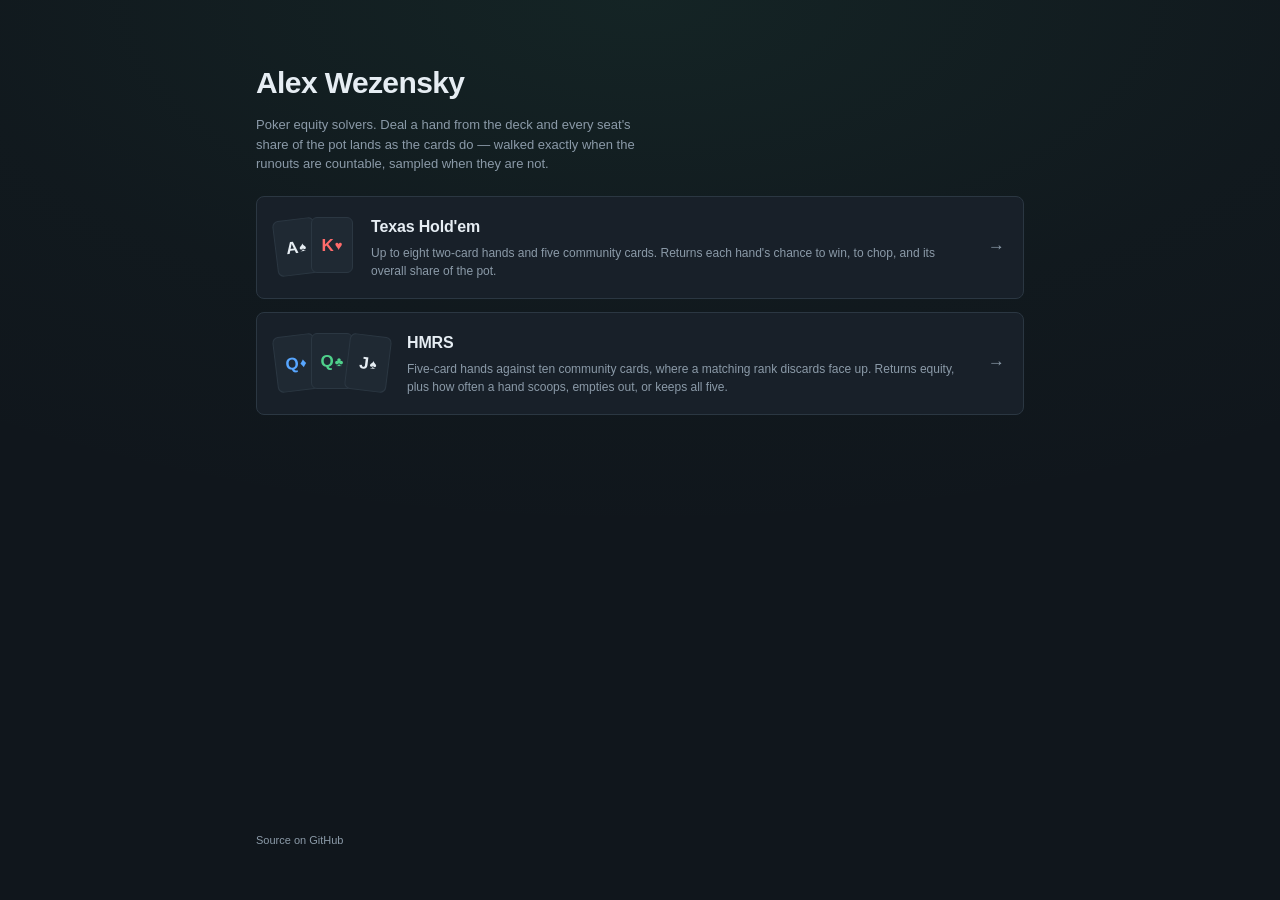
==== web/static/index.html @ 07b63d02 "Give the solvers a front door Railway points one domain at one service, so the two solvers could not" ====
<!DOCTYPE html>
<html lang="en">
<head>
<meta charset="utf-8">
<meta name="viewport" content="width=device-width, initial-scale=1">
<title>Alex Wezensky</title>
<meta name="description" content="Poker equity solvers by Alex Wezensky.">
<link rel="icon" href="favicon.svg" type="image/svg+xml">
<link rel="stylesheet" href="style.css">
</head>
<body>
<main>
  <header>
    <h1>Alex Wezensky</h1>
    <p class="blurb">
      Poker equity solvers. Deal a hand from the deck and every seat's share of
      the pot lands as the cards do &mdash; walked exactly when the runouts are
      countable, sampled when they are not.
    </p>
  </header>

  <nav class="solvers">
    <a class="solver" href="/holdem/">
      <div class="hand" aria-hidden="true">
        <span class="card suit-s">A<span class="pip">&spades;</span></span>
        <span class="card suit-h">K<span class="pip">&hearts;</span></span>
      </div>
      <div class="copy">
        <h2>Texas Hold'em</h2>
        <p>
          Up to eight two-card hands and five community cards. Returns each
          hand's chance to win, to chop, and its overall share of the pot.
        </p>
      </div>
      <span class="go" aria-hidden="true">&rarr;</span>
    </a>

    <a class="solver" href="/hmrs/">
      <div class="hand" aria-hidden="true">
        <span class="card suit-d">Q<span class="pip">&diams;</span></span>
        <span class="card suit-c">Q<span class="pip">&clubs;</span></span>
        <span class="card suit-s">J<span class="pip">&spades;</span></span>
      </div>
      <div class="copy">
        <h2>HMRS</h2>
        <p>
          Five-card hands against ten community cards, where a matching rank
          discards face up. Returns equity, plus how often a hand scoops,
          empties out, or keeps all five.
        </p>
      </div>
      <span class="go" aria-hidden="true">&rarr;</span>
    </a>
  </nav>

  <footer>
    <a href="https://github.com/AlexWezensky1/Poker-Solvers">Source on GitHub</a>
  </footer>
</main>
</body>
</html>
---- web/static/style.css ----
/* Shares the solvers' palette and type, so following a link off this page
   does not feel like leaving it. */
:root {
  --bg: #10161c;
  --panel: #182029;
  --panel-2: #1f2933;
  --line: #2b3742;
  --text: #e6edf3;
  --muted: #8b9aa8;
  --accent: #3fb27f;
  --accent-dim: #2c7a58;
  --spade: #e6edf3;
  --heart: #ff6b6b;
  --diamond: #57a6ff;
  --club: #4fd18b;
  --font: Helvetica, "Helvetica Neue", Arial, sans-serif;
}

* { box-sizing: border-box; }

body {
  margin: 0;
  padding: 26px 16px 51px;
  background: var(--bg);
  color: var(--text);
  font: 12px/1.5 var(--font);
  /* The felt from the solvers' table, spread behind the whole page. */
  background-image: radial-gradient(ellipse 90% 60% at 50% 0%,
    rgba(63, 178, 127, 0.09), rgba(63, 178, 127, 0.02) 60%, transparent 100%);
  background-repeat: no-repeat;
}

main {
  max-width: 768px;
  margin: 0 auto;
  min-height: calc(100dvh - 77px);
  display: flex;
  flex-direction: column;
}

header { margin: 34px 0 22px; }
h1 { margin: 0 0 10px; font-size: 30px; letter-spacing: -0.02em; }
.blurb { margin: 0; max-width: 54ch; color: var(--muted); font-size: 13px; }

.solvers { display: flex; flex-direction: column; gap: 13px; }

.solver {
  display: flex;
  align-items: center;
  gap: 18px;
  background: var(--panel);
  border: 1px solid var(--line);
  border-radius: 8px;
  padding: 18px;
  color: inherit;
  text-decoration: none;
  transition: border-color 0.15s, background 0.15s, transform 0.15s;
}
.solver:hover, .solver:focus-visible {
  border-color: var(--accent-dim);
  background: rgba(63, 178, 127, 0.07);
  transform: translateY(-1px);
  outline: none;
}
.solver:focus-visible { box-shadow: 0 0 0 2px rgba(63, 178, 127, 0.3); }

.copy { flex: 1 1 auto; min-width: 0; }
.copy h2 { margin: 0 0 5px; font-size: 16px; letter-spacing: -0.01em; }
.copy p { margin: 0; color: var(--muted); }

/* The hands fan the way a dealt hand does, and square up on hover. */
.hand { flex: 0 0 auto; display: flex; }
.card {
  display: flex;
  align-items: center;
  justify-content: center;
  gap: 1px;
  width: 42px; height: 56px;
  background: var(--panel-2);
  border: 1px solid var(--line);
  border-radius: 6px;
  font: 600 17px/1 var(--font);
  transition: transform 0.15s;
}
.card + .card { margin-left: -6px; }
.card:nth-child(1) { transform: rotate(-7deg); }
.card:nth-child(2) { transform: rotate(0deg) translateY(-2px); }
.card:nth-child(3) { transform: rotate(7deg); }
.solver:hover .card, .solver:focus-visible .card {
  transform: rotate(0deg) translateY(0);
}
.solver:hover .card + .card, .solver:focus-visible .card + .card {
  margin-left: 4px;
}
.pip { font-size: 13px; }
.card.suit-s { color: var(--spade); }
.card.suit-h { color: var(--heart); }
.card.suit-d { color: var(--diamond); }
.card.suit-c { color: var(--club); }

.go { flex: 0 0 auto; color: var(--muted); font-size: 17px; }
.solver:hover .go, .solver:focus-visible .go { color: var(--accent); }

footer { margin-top: auto; padding-top: 34px; }
footer a { color: var(--muted); font-size: 11px; text-decoration: none; }
footer a:hover { color: var(--accent); }

@media (max-width: 560px) {
  header { margin-top: 18px; }
  h1 { font-size: 24px; }
  .solver { gap: 14px; padding: 14px; }
  /* The arrow only repeats what the whole row already says; the hand does not. */
  .go { display: none; }
  .card { width: 36px; height: 48px; font-size: 15px; }
  .card + .card { margin-left: -5px; }
  .pip { font-size: 11px; }
}

@media (prefers-reduced-motion: reduce) {
  .solver, .card { transition: none; }
  .solver:hover, .solver:focus-visible { transform: none; }
}
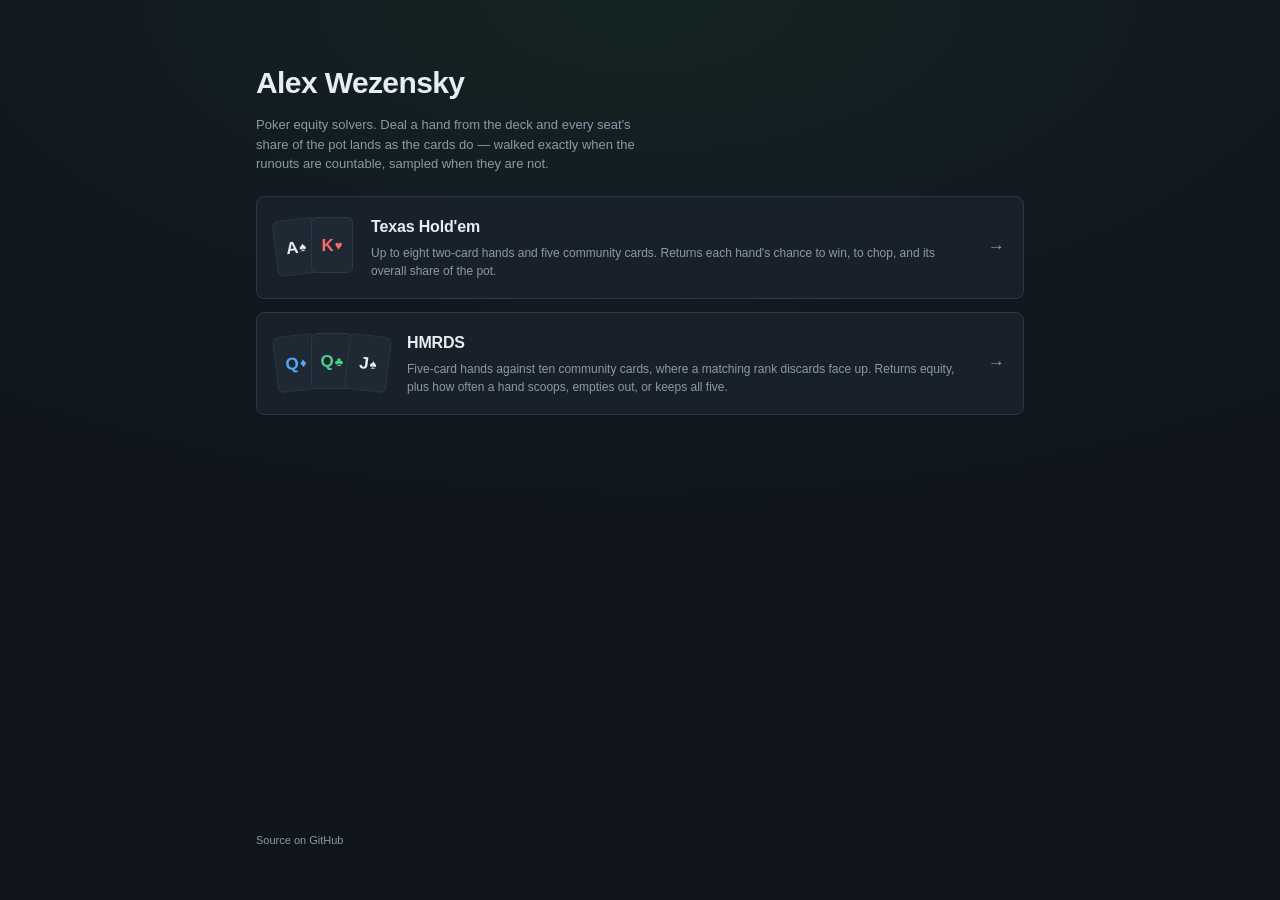
==== commit 4c761e79: "Follow the solver's rename to HMRDS, and stop leaking its address The prefix, the link on the landin" ====
--- a/web/static/index.html
+++ b/web/static/index.html
@@ -1,61 +1,61 @@
-<!DOCTYPE html>
-<html lang="en">
-<head>
-<meta charset="utf-8">
-<meta name="viewport" content="width=device-width, initial-scale=1">
-<title>Alex Wezensky</title>
-<meta name="description" content="Poker equity solvers by Alex Wezensky.">
-<link rel="icon" href="favicon.svg" type="image/svg+xml">
-<link rel="stylesheet" href="style.css">
-</head>
-<body>
-<main>
-  <header>
-    <h1>Alex Wezensky</h1>
-    <p class="blurb">
-      Poker equity solvers. Deal a hand from the deck and every seat's share of
-      the pot lands as the cards do &mdash; walked exactly when the runouts are
-      countable, sampled when they are not.
-    </p>
-  </header>
-
-  <nav class="solvers">
-    <a class="solver" href="/holdem/">
-      <div class="hand" aria-hidden="true">
-        <span class="card suit-s">A<span class="pip">&spades;</span></span>
-        <span class="card suit-h">K<span class="pip">&hearts;</span></span>
-      </div>
-      <div class="copy">
-        <h2>Texas Hold'em</h2>
-        <p>
-          Up to eight two-card hands and five community cards. Returns each
-          hand's chance to win, to chop, and its overall share of the pot.
-        </p>
-      </div>
-      <span class="go" aria-hidden="true">&rarr;</span>
-    </a>
-
-    <a class="solver" href="/hmrs/">
-      <div class="hand" aria-hidden="true">
-        <span class="card suit-d">Q<span class="pip">&diams;</span></span>
-        <span class="card suit-c">Q<span class="pip">&clubs;</span></span>
-        <span class="card suit-s">J<span class="pip">&spades;</span></span>
-      </div>
-      <div class="copy">
-        <h2>HMRS</h2>
-        <p>
-          Five-card hands against ten community cards, where a matching rank
-          discards face up. Returns equity, plus how often a hand scoops,
-          empties out, or keeps all five.
-        </p>
-      </div>
-      <span class="go" aria-hidden="true">&rarr;</span>
-    </a>
-  </nav>
-
-  <footer>
-    <a href="https://github.com/AlexWezensky1/Poker-Solvers">Source on GitHub</a>
-  </footer>
-</main>
-</body>
-</html>
+<!DOCTYPE html>
+<html lang="en">
+<head>
+<meta charset="utf-8">
+<meta name="viewport" content="width=device-width, initial-scale=1">
+<title>Alex Wezensky</title>
+<meta name="description" content="Poker equity solvers by Alex Wezensky.">
+<link rel="icon" href="favicon.svg" type="image/svg+xml">
+<link rel="stylesheet" href="style.css">
+</head>
+<body>
+<main>
+  <header>
+    <h1>Alex Wezensky</h1>
+    <p class="blurb">
+      Poker equity solvers. Deal a hand from the deck and every seat's share of
+      the pot lands as the cards do &mdash; walked exactly when the runouts are
+      countable, sampled when they are not.
+    </p>
+  </header>
+
+  <nav class="solvers">
+    <a class="solver" href="/holdem/">
+      <div class="hand" aria-hidden="true">
+        <span class="card suit-s">A<span class="pip">&spades;</span></span>
+        <span class="card suit-h">K<span class="pip">&hearts;</span></span>
+      </div>
+      <div class="copy">
+        <h2>Texas Hold'em</h2>
+        <p>
+          Up to eight two-card hands and five community cards. Returns each
+          hand's chance to win, to chop, and its overall share of the pot.
+        </p>
+      </div>
+      <span class="go" aria-hidden="true">&rarr;</span>
+    </a>
+
+    <a class="solver" href="/hmrds/">
+      <div class="hand" aria-hidden="true">
+        <span class="card suit-d">Q<span class="pip">&diams;</span></span>
+        <span class="card suit-c">Q<span class="pip">&clubs;</span></span>
+        <span class="card suit-s">J<span class="pip">&spades;</span></span>
+      </div>
+      <div class="copy">
+        <h2>HMRDS</h2>
+        <p>
+          Five-card hands against ten community cards, where a matching rank
+          discards face up. Returns equity, plus how often a hand scoops,
+          empties out, or keeps all five.
+        </p>
+      </div>
+      <span class="go" aria-hidden="true">&rarr;</span>
+    </a>
+  </nav>
+
+  <footer>
+    <a href="https://github.com/AlexWezensky1/Poker-Solvers">Source on GitHub</a>
+  </footer>
+</main>
+</body>
+</html>
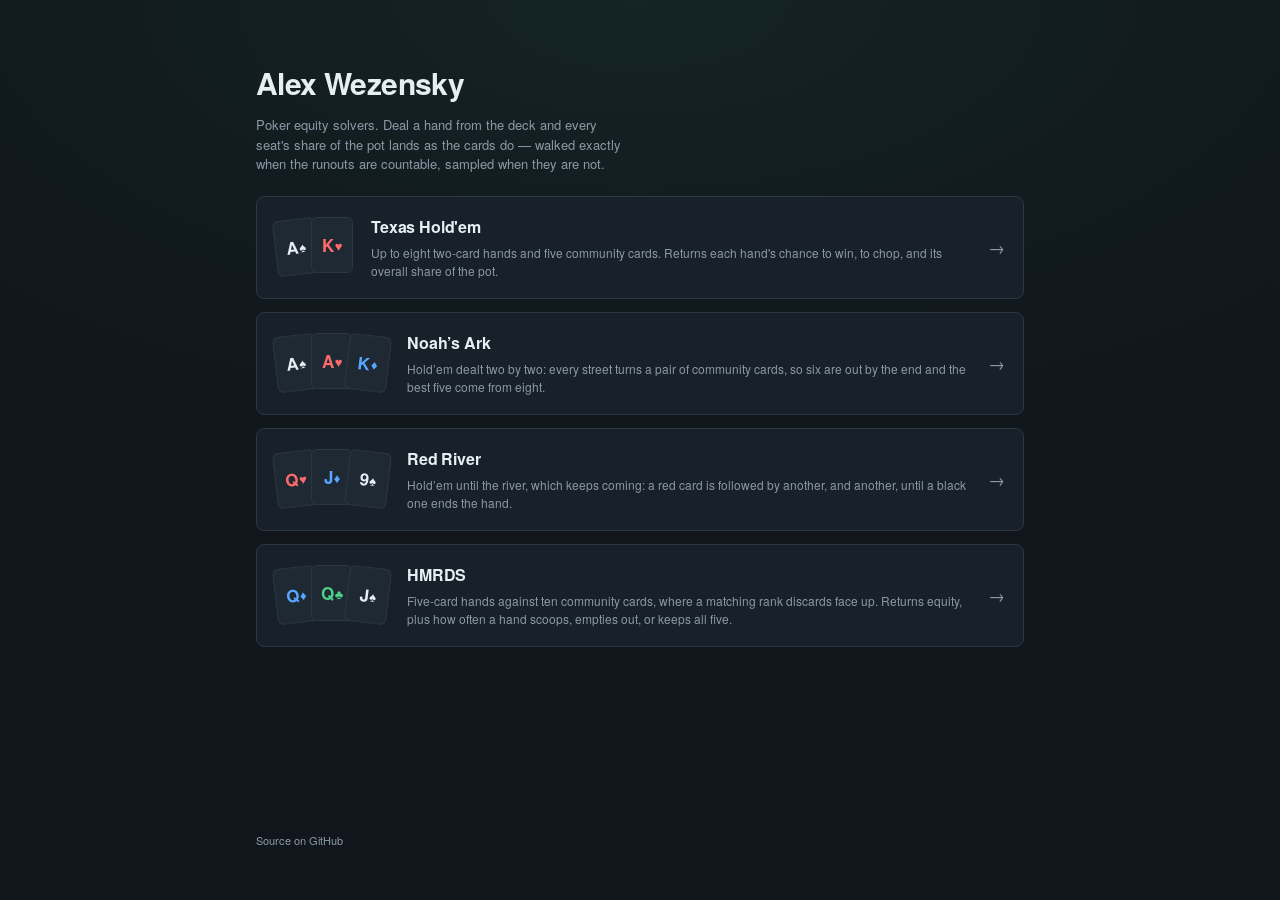
==== commit 3e3be2f0: "Put Noah's Ark and Red River behind the same front door Two more prefixes for the proxy and two more" ====
--- a/web/static/index.html
+++ b/web/static/index.html
@@ -35,6 +35,39 @@
       <span class="go" aria-hidden="true">&rarr;</span>
     </a>
 
+    <a class="solver" href="/noah/">
+      <!-- A pair apiece, for a game that deals its board two by two. -->
+      <div class="hand" aria-hidden="true">
+        <span class="card suit-s">A<span class="pip">&spades;</span></span>
+        <span class="card suit-h">A<span class="pip">&hearts;</span></span>
+        <span class="card suit-d">K<span class="pip">&diams;</span></span>
+      </div>
+      <div class="copy">
+        <h2>Noah&rsquo;s Ark</h2>
+        <p>
+          Hold&rsquo;em dealt two by two: every street turns a pair of community
+          cards, so six are out by the end and the best five come from eight.
+        </p>
+      </div>
+      <span class="go" aria-hidden="true">&rarr;</span>
+    </a>
+
+    <a class="solver" href="/redriver/">
+      <div class="hand" aria-hidden="true">
+        <span class="card suit-h">Q<span class="pip">&hearts;</span></span>
+        <span class="card suit-d">J<span class="pip">&diams;</span></span>
+        <span class="card suit-s">9<span class="pip">&spades;</span></span>
+      </div>
+      <div class="copy">
+        <h2>Red River</h2>
+        <p>
+          Hold&rsquo;em until the river, which keeps coming: a red card is
+          followed by another, and another, until a black one ends the hand.
+        </p>
+      </div>
+      <span class="go" aria-hidden="true">&rarr;</span>
+    </a>
+
     <a class="solver" href="/hmrds/">
       <div class="hand" aria-hidden="true">
         <span class="card suit-d">Q<span class="pip">&diams;</span></span>
--- a/web/static/style.css
+++ b/web/static/style.css
@@ -1,5 +1,27 @@
 /* Shares the solvers' palette and type, so following a link off this page
    does not feel like leaving it. */
+/* TeX Gyre Heros, a Helvetica built from URW's Nimbus Sans and released under
+   the GUST Font License (fonts/GUST-FONT-LICENSE.txt). Naming Helvetica in a
+   font stack is not enough: Windows does not ship it, so the stack fell through
+   to Arial, whose a, t, C and R are drawn differently. Shipping the font is the
+   only way the page looks the same on every machine. */
+@font-face {
+  font-family: "TeX Gyre Heros";
+  src: url("fonts/texgyreheros-regular.woff2") format("woff2");
+  font-weight: 400;
+  font-style: normal;
+  font-display: swap;
+}
+@font-face {
+  font-family: "TeX Gyre Heros";
+  src: url("fonts/texgyreheros-bold.woff2") format("woff2");
+  /* The page asks for 600 in places; spanning the range stops the browser
+     smearing a synthetic bold over the real one. */
+  font-weight: 600 700;
+  font-style: normal;
+  font-display: swap;
+}
+
 :root {
   --bg: #10161c;
   --panel: #182029;
@@ -13,7 +35,7 @@
   --heart: #ff6b6b;
   --diamond: #57a6ff;
   --club: #4fd18b;
-  --font: Helvetica, "Helvetica Neue", Arial, sans-serif;
+  --font: "TeX Gyre Heros", Helvetica, "Helvetica Neue", Arial, sans-serif;
 }
 
 * { box-sizing: border-box; }
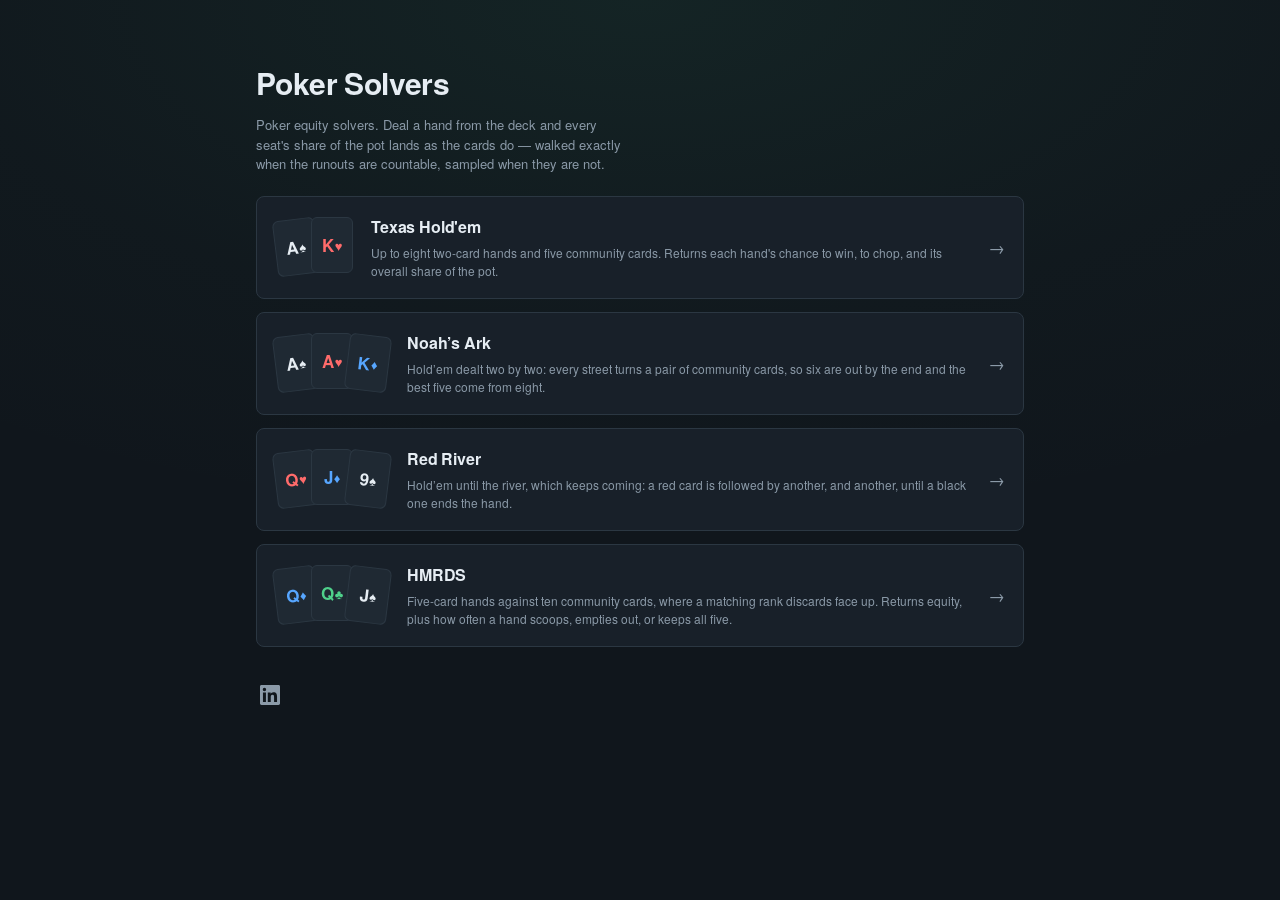
==== commit 7ce086b1: "Name the page for what is on it, and sign it with LinkedIn The front page is four poker solvers, so " ====
--- a/web/static/index.html
+++ b/web/static/index.html
@@ -3,7 +3,7 @@
 <head>
 <meta charset="utf-8">
 <meta name="viewport" content="width=device-width, initial-scale=1">
-<title>Alex Wezensky</title>
+<title>Poker Solvers</title>
 <meta name="description" content="Poker equity solvers by Alex Wezensky.">
 <link rel="icon" href="favicon.svg" type="image/svg+xml">
 <link rel="stylesheet" href="style.css">
@@ -11,7 +11,7 @@
 <body>
 <main>
   <header>
-    <h1>Alex Wezensky</h1>
+    <h1>Poker Solvers</h1>
     <p class="blurb">
       Poker equity solvers. Deal a hand from the deck and every seat's share of
       the pot lands as the cards do &mdash; walked exactly when the runouts are
@@ -87,7 +87,14 @@
   </nav>
 
   <footer>
-    <a href="https://github.com/AlexWezensky1/Poker-Solvers">Source on GitHub</a>
+    <a class="linkedin" href="https://www.linkedin.com/in/alex-wezensky-8425b7b8/"
+       target="_blank" rel="noopener noreferrer" aria-label="Alex Wezensky on LinkedIn">
+      <!-- The mark drawn rather than fetched: one file fewer, and it takes the
+           colour of the link it sits in. -->
+      <svg viewBox="0 0 24 24" width="20" height="20" fill="currentColor" aria-hidden="true">
+        <path d="M20.45 20.45h-3.56v-5.57c0-1.33-.02-3.04-1.85-3.04-1.85 0-2.14 1.45-2.14 2.94v5.67H9.35V9h3.41v1.56h.05c.48-.9 1.64-1.85 3.37-1.85 3.6 0 4.27 2.37 4.27 5.46v6.28zM5.34 7.43a2.06 2.06 0 1 1 0-4.13 2.06 2.06 0 0 1 0 4.13zM7.12 20.45H3.56V9h3.56v11.45zM22.22 0H1.77C.79 0 0 .77 0 1.72v20.56C0 23.23.79 24 1.77 24h20.45c.98 0 1.78-.77 1.78-1.72V1.72C24 .77 23.2 0 22.22 0z"/>
+      </svg>
+    </a>
   </footer>
 </main>
 </body>
--- a/web/static/style.css
+++ b/web/static/style.css
@@ -123,9 +123,23 @@
 .go { flex: 0 0 auto; color: var(--muted); font-size: 17px; }
 .solver:hover .go, .solver:focus-visible .go { color: var(--accent); }
 
-footer { margin-top: auto; padding-top: 34px; }
-footer a { color: var(--muted); font-size: 11px; text-decoration: none; }
-footer a:hover { color: var(--accent); }
+
+/* The one thing at the foot of the page, so it sits under the solvers rather
+   than beside them. */
+footer { margin-top: 34px; display: flex; }
+.linkedin {
+  color: var(--muted);
+  display: inline-flex;
+  border-radius: 6px;
+  padding: 4px;
+  transition: color 0.15s;
+}
+.linkedin:hover, .linkedin:focus-visible { color: var(--accent); outline: none; }
+.linkedin:focus-visible { box-shadow: 0 0 0 2px rgba(63, 178, 127, 0.3); }
+
+@media (prefers-reduced-motion: reduce) {
+  .linkedin { transition: none; }
+}
 
 @media (max-width: 560px) {
   header { margin-top: 18px; }
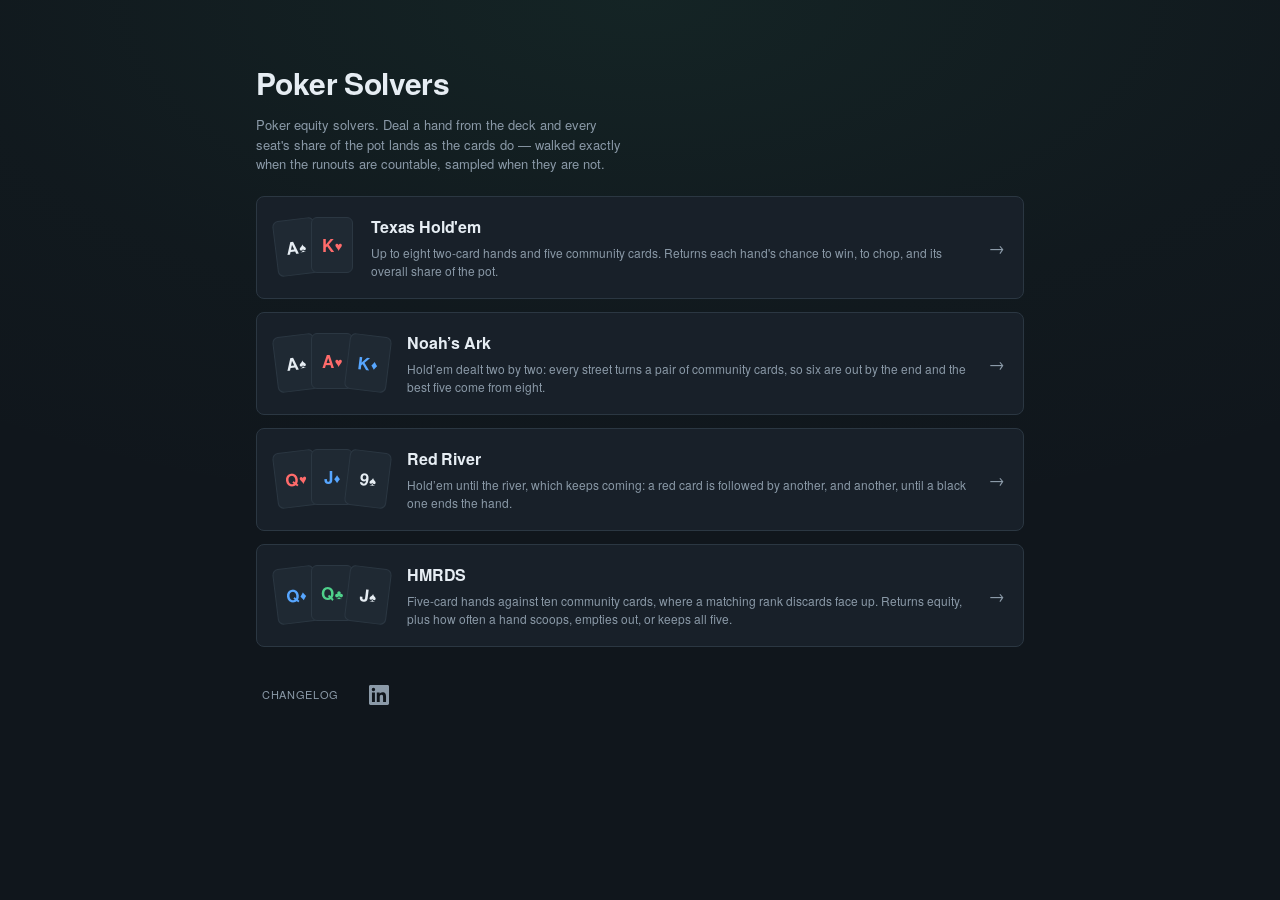
==== commit 4250c7db: "Sign the front page with a link to the changelog The changelog is the git log of the solvers, drawn " ====
--- a/web/static/index.html
+++ b/web/static/index.html
@@ -87,6 +87,7 @@
   </nav>
 
   <footer>
+    <a class="changelog-link" href="/changelog">Changelog</a>
     <a class="linkedin" href="https://www.linkedin.com/in/alex-wezensky-8425b7b8/"
        target="_blank" rel="noopener noreferrer" aria-label="Alex Wezensky on LinkedIn">
       <!-- The mark drawn rather than fetched: one file fewer, and it takes the
--- a/web/static/style.css
+++ b/web/static/style.css
@@ -126,7 +126,20 @@
 
 /* The one thing at the foot of the page, so it sits under the solvers rather
    than beside them. */
-footer { margin-top: 34px; display: flex; }
+footer { margin-top: 34px; display: flex; align-items: center; gap: 20px; }
+.changelog-link {
+  color: var(--muted);
+  text-decoration: none;
+  font-size: 11px;
+  text-transform: uppercase;
+  letter-spacing: 0.06em;
+  padding: 4px 6px;
+  border-radius: 4px;
+  transition: color 0.15s;
+}
+.changelog-link:hover, .changelog-link:focus-visible {
+  color: var(--accent); outline: none;
+}
 .linkedin {
   color: var(--muted);
   display: inline-flex;
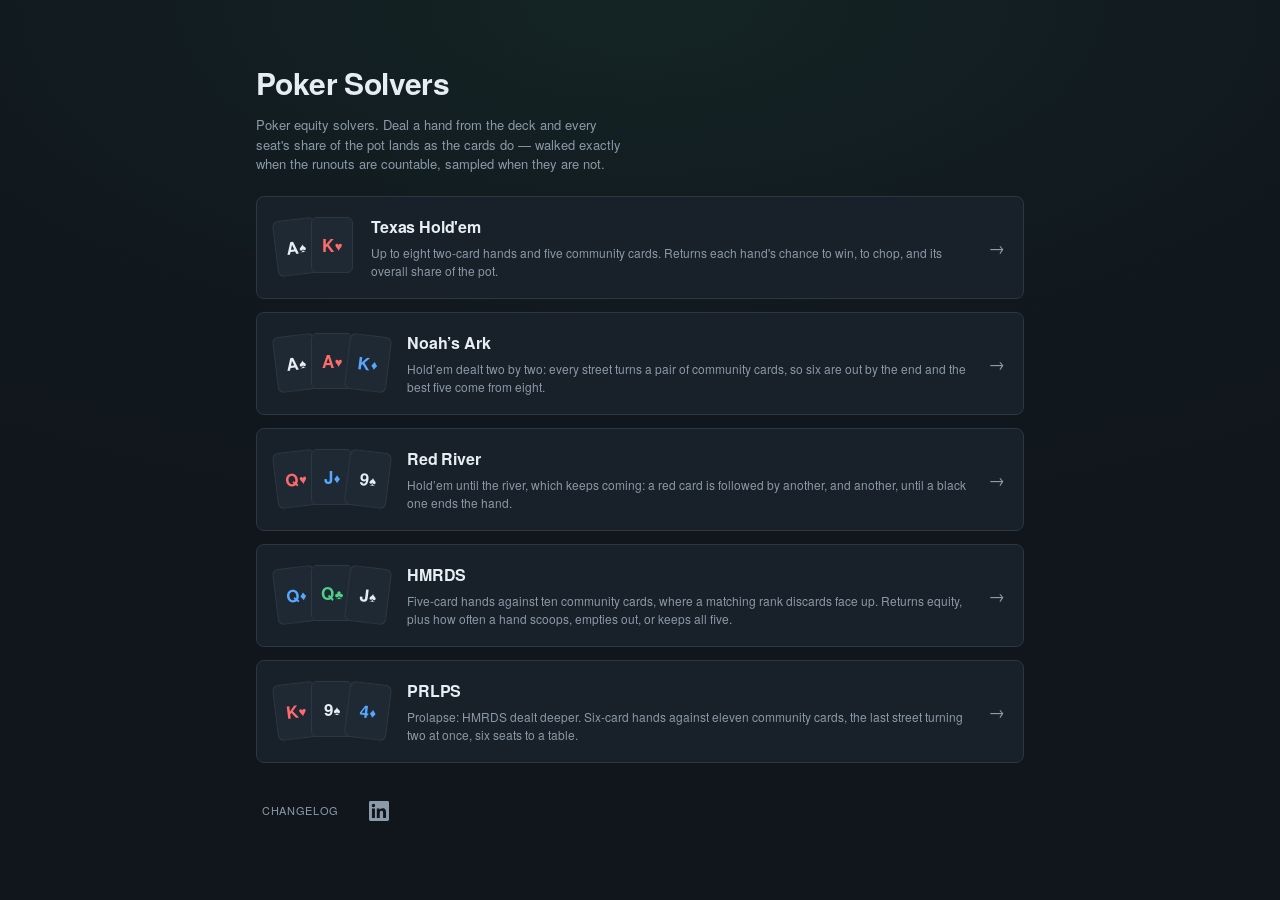
==== commit 5bf7312a: "Route the fifth solver Prolapse answers under /prlps, so the proxy carries it and the landing page n" ====
--- a/web/static/index.html
+++ b/web/static/index.html
@@ -84,6 +84,22 @@
       </div>
       <span class="go" aria-hidden="true">&rarr;</span>
     </a>
+
+    <a class="solver" href="/prlps/">
+      <div class="hand" aria-hidden="true">
+        <span class="card suit-h">K<span class="pip">&hearts;</span></span>
+        <span class="card suit-s">9<span class="pip">&spades;</span></span>
+        <span class="card suit-d">4<span class="pip">&diams;</span></span>
+      </div>
+      <div class="copy">
+        <h2>PRLPS</h2>
+        <p>
+          Prolapse: HMRDS dealt deeper. Six-card hands against eleven community
+          cards, the last street turning two at once, six seats to a table.
+        </p>
+      </div>
+      <span class="go" aria-hidden="true">&rarr;</span>
+    </a>
   </nav>
 
   <footer>
